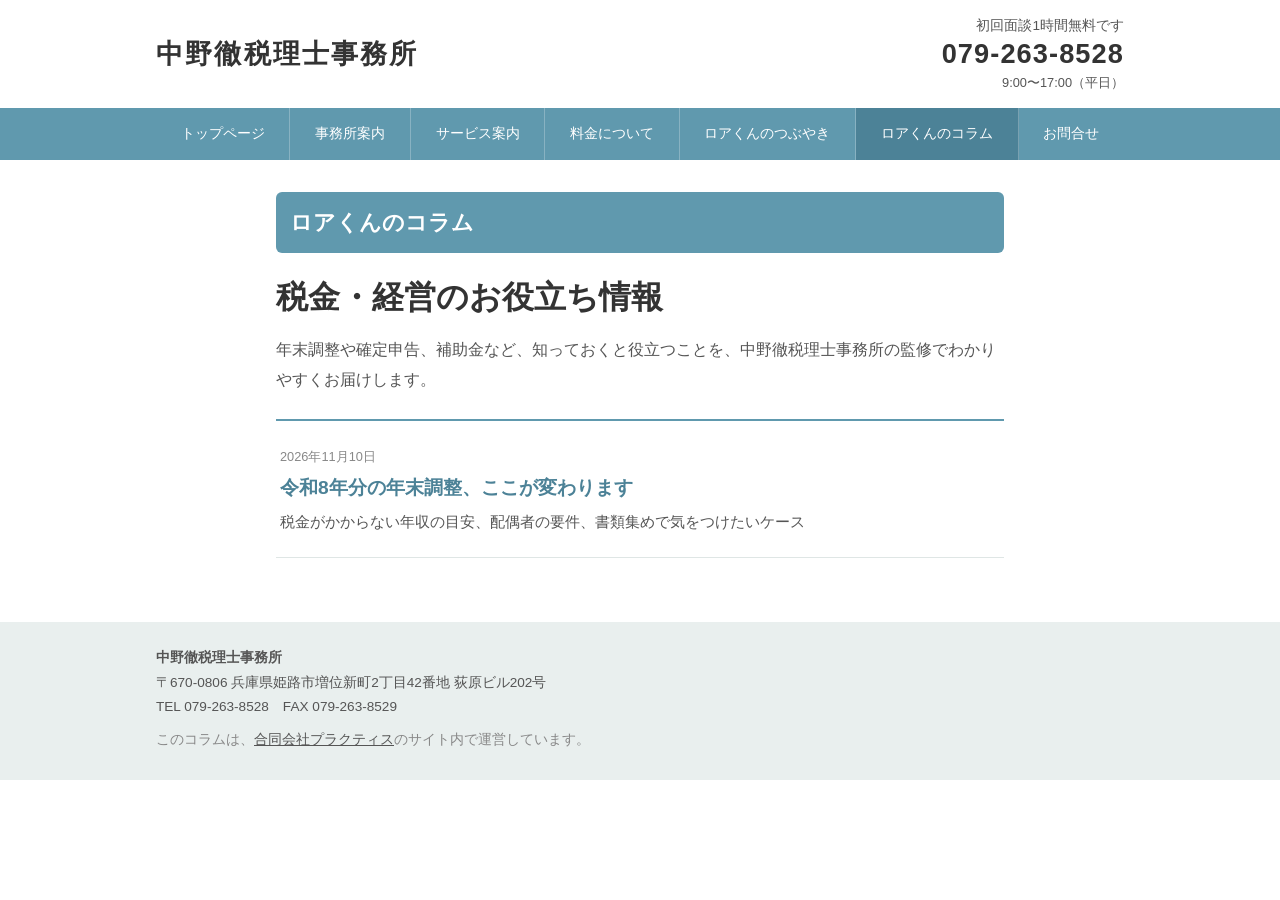
==== column/index.html @ 399b9c1a "ロアくんのコラムを追加（中野徹税理士事務所の監修） - column/：一覧ページと1本目「令和8年分の年末調整、ここが変わります」 - 見た目は事務所HP（nakano-taxo.tkcnf.com" ====
<!doctype html>
<html lang="ja">
<head>
<meta charset="utf-8">
<meta name="viewport" content="width=device-width, initial-scale=1">
<title>ロアくんのコラム｜税金・経営のお役立ち情報｜中野徹税理士事務所</title>
<meta name="description" content="兵庫県姫路市の中野徹税理士事務所の看板犬ロアくんが、年末調整・確定申告・補助金など、税金と経営のお役立ち情報をわかりやすくお届けします。">
<link rel="canonical" href="https://421practice.co.jp/column/">
<meta property="og:type" content="website">
<meta property="og:locale" content="ja_JP">
<meta property="og:site_name" content="ロアくんのコラム｜中野徹税理士事務所">
<meta property="og:title" content="ロアくんのコラム｜中野徹税理士事務所">
<meta property="og:url" content="https://421practice.co.jp/column/">
<meta name="theme-color" content="#6099ae">
<link rel="icon" href="data:image/svg+xml,%3Csvg xmlns='http://www.w3.org/2000/svg' viewBox='0 0 32 32'%3E%3Crect width='32' height='32' rx='6' fill='%231d2a3f'/%3E%3Cpath d='M9 12h14M9 20h14' stroke='%23c8392e' stroke-width='2.5'/%3E%3C/svg%3E">
<link rel="stylesheet" href="column.css">
</head>
<body>
<header class="site">
  <div class="wrap head">
    <a class="office-name" href="https://nakano-taxo.tkcnf.com/">中野徹税理士事務所</a>
    <p class="tel">初回面談1時間無料です<a href="tel:0792638528">079-263-8528</a><small>9:00〜17:00（平日）</small></p>
  </div>
  <nav class="gnav"><div class="wrap">
    <a href="https://nakano-taxo.tkcnf.com/">トップページ</a>
    <a href="https://nakano-taxo.tkcnf.com/office">事務所案内</a>
    <a href="https://nakano-taxo.tkcnf.com/service">サービス案内</a>
    <a href="https://nakano-taxo.tkcnf.com/fee">料金について</a>
    <a href="https://nakano-taxo.tkcnf.com/tweetloa">ロアくんのつぶやき</a>
    <a href="./" aria-current="page">ロアくんのコラム</a>
    <a href="https://nakano-taxo.tkcnf.com/form/nakano-taxo/contact">お問合せ</a>
  </div></nav>
</header>

<main class="narrow">
  <div class="page-head">
    <p class="kicker">ロアくんのコラム</p>
    <h1>税金・経営のお役立ち情報</h1>
    <p class="lead">年末調整や確定申告、補助金など、知っておくと役立つことを、中野徹税理士事務所の監修でわかりやすくお届けします。</p>
  </div>

  <!-- 新しい記事はここに追加（上が最新） -->
  <ul class="entries">
    <li><a href="2026-11-nenmatsu-chosei.html">
      <time datetime="2026-11-10">2026年11月10日</time>
      <h2>令和8年分の年末調整、ここが変わります</h2>
      <p>税金がかからない年収の目安、配偶者の要件、書類集めで気をつけたいケース</p>
    </a></li>
  </ul>
</main>

<footer>
  <div class="wrap">
    <p><b>中野徹税理士事務所</b><br>〒670-0806 兵庫県姫路市増位新町2丁目42番地 荻原ビル202号<br>TEL 079-263-8528　FAX 079-263-8529</p>
    <p class="small">このコラムは、<a href="../">合同会社プラクティス</a>のサイト内で運営しています。</p>
  </div>
</footer>
</body>
</html>
---- column/column.css ----
/* 事務所HP（https://nakano-taxo.tkcnf.com/）の見た目にそろえる：白地・メイリオ・青緑の帯 */
:root {
  --ink: #333333;
  --ink-2: #555555;
  --ink-3: #888888;
  --line: #dfe6e5;
  --aqua: #6099ae;
  --aqua-dark: #4c8297;
  --aqua-soft: #eef5f7;
  --foot: #e9efee;
  --accent: #c8392e;
}
* { box-sizing: border-box; }
html { -webkit-text-size-adjust: 100%; }
body {
  margin: 0;
  background: #ffffff;
  color: var(--ink);
  font-family: "メイリオ", Meiryo, "ヒラギノ角ゴ Pro W3", "Hiragino Kaku Gothic Pro", sans-serif;
  font-size: 16px;
  line-height: 1.9;
}
a { color: var(--aqua-dark); }
a:focus-visible { outline: 2px solid var(--aqua); outline-offset: 3px; }
h1, h2, h3 { font-weight: 700; word-break: auto-phrase; }
.wrap { max-width: 1000px; margin: 0 auto; padding: 0 16px; }
.narrow { max-width: 760px; margin: 0 auto; padding: 0 16px; }

/* Header：事務所名と電話 */
.head { display: flex; align-items: center; justify-content: space-between; gap: 16px; padding-top: 16px; padding-bottom: 16px; }
.office-name { color: var(--ink); text-decoration: none; font-size: 1.7rem; font-weight: 700; letter-spacing: 0.08em; }
.tel { margin: 0; text-align: right; font-size: 0.85rem; line-height: 1.4; color: var(--ink-2); }
.tel a { display: block; color: var(--ink); text-decoration: none; font-size: 1.7rem; font-weight: 700; letter-spacing: 0.04em; white-space: nowrap; }
.tel small { font-size: 0.8rem; }
@media (max-width: 640px) {
  .head { flex-direction: column; align-items: flex-start; gap: 6px; }
  .office-name { font-size: 1.4rem; }
  .tel { text-align: left; }
  .tel a { font-size: 1.4rem; }
}

/* メニュー：事務所HPと同じ並び */
.gnav { background: var(--aqua); }
.gnav .wrap { display: flex; flex-wrap: wrap; }
.gnav a { flex: 1 1 auto; padding: 12px 10px; color: #fff; text-decoration: none; font-size: 0.9rem; text-align: center; border-right: 1px solid rgba(255,255,255,0.25); }
.gnav a:last-child { border-right: 0; }
.gnav a:hover, .gnav a[aria-current="page"] { background: var(--aqua-dark); }
@media (max-width: 640px) {
  .gnav .wrap { padding: 0; display: grid; grid-template-columns: 1fr 1fr; }
  .gnav a { font-size: 0.85rem; padding: 10px 6px; border-bottom: 1px solid rgba(255,255,255,0.25); }
}

/* Page head：青緑の帯 */
.page-head { padding: 32px 0 24px; }
.kicker { margin: 0 0 20px; padding: 10px 14px; background: var(--aqua); color: #fff; font-size: 1.35rem; font-weight: 700; border-radius: 6px; }
.page-head h1 { margin: 0; font-size: clamp(1.5rem, 3.6vw, 2rem); line-height: 1.5; }
.page-head .lead { margin: 14px 0 0; color: var(--ink-2); }

/* List */
.entries { list-style: none; margin: 0 0 64px; padding: 0; border-top: 2px solid var(--aqua); }
.entries li { border-bottom: 1px solid var(--line); }
.entries a { display: block; padding: 20px 4px; text-decoration: none; color: var(--ink); }
.entries time { font-size: 0.8rem; color: var(--ink-3); }
.entries h2 { margin: 2px 0 6px; font-size: 1.2rem; line-height: 1.5; color: var(--aqua-dark); }
.entries a:hover h2 { text-decoration: underline; text-underline-offset: 5px; }
.entries p { margin: 0; color: var(--ink-2); font-size: 0.95rem; }

/* Article */
.meta { margin: 12px 0 0; font-size: 0.85rem; color: var(--ink-3); }
article { padding-bottom: 56px; border-top: 2px solid var(--aqua); }
article h2 { margin: 44px 0 12px; padding: 4px 0 6px 12px; font-size: 1.3rem; line-height: 1.5; border-left: 5px solid var(--aqua); border-bottom: 1px solid var(--line); }
article p { margin: 0 0 1em; }
article ul { margin: 0 0 1em; padding-left: 1.3em; }
article li { margin-bottom: 0.4em; }
.roa { display: flex; align-items: flex-end; gap: 14px; margin: 28px 0 0; }
.roa img { flex: none; width: 96px; height: auto; }
.roa p { position: relative; margin: 0 0 12px; background: var(--aqua-soft); border: 1px solid var(--aqua); border-radius: 18px; padding: 12px 16px; font-size: 0.95rem; line-height: 1.8; }
.roa p::before { content: ""; position: absolute; left: -6px; bottom: 18px; width: 10px; height: 10px; background: var(--aqua-soft); border-left: 1px solid var(--aqua); border-bottom: 1px solid var(--aqua); transform: rotate(45deg); }
.roa b { display: block; font-size: 0.8rem; color: var(--aqua-dark); }
.for-whom { background: #fafafa; border: 1px solid var(--line); border-left: 4px solid var(--aqua); padding: 14px 18px; margin: 20px 0 0; }
.for-whom p { margin: 0; }
.figure { font-variant-numeric: tabular-nums; font-weight: 700; font-size: 1.15rem; }
.figure em { font-style: normal; color: var(--accent); }
.small { font-size: 0.85rem; color: var(--ink-3); }

/* 相談の案内 */
.office { background: var(--aqua-soft); border: 1px solid var(--aqua); border-radius: 6px; padding: 20px 22px; margin: 44px 0 0; }
.office h2 { margin: 0 0 8px; padding: 0; font-size: 1.1rem; border: 0; }
.office p { margin: 0 0 0.6em; color: var(--ink-2); }
.office p:last-child { margin: 0; }
.back { display: inline-block; margin-top: 28px; font-weight: 700; }

footer { background: var(--foot); padding: 24px 0 20px; font-size: 0.85rem; color: var(--ink-2); }
footer p { margin: 0 0 8px; line-height: 1.8; }
footer a { color: var(--ink-2); }
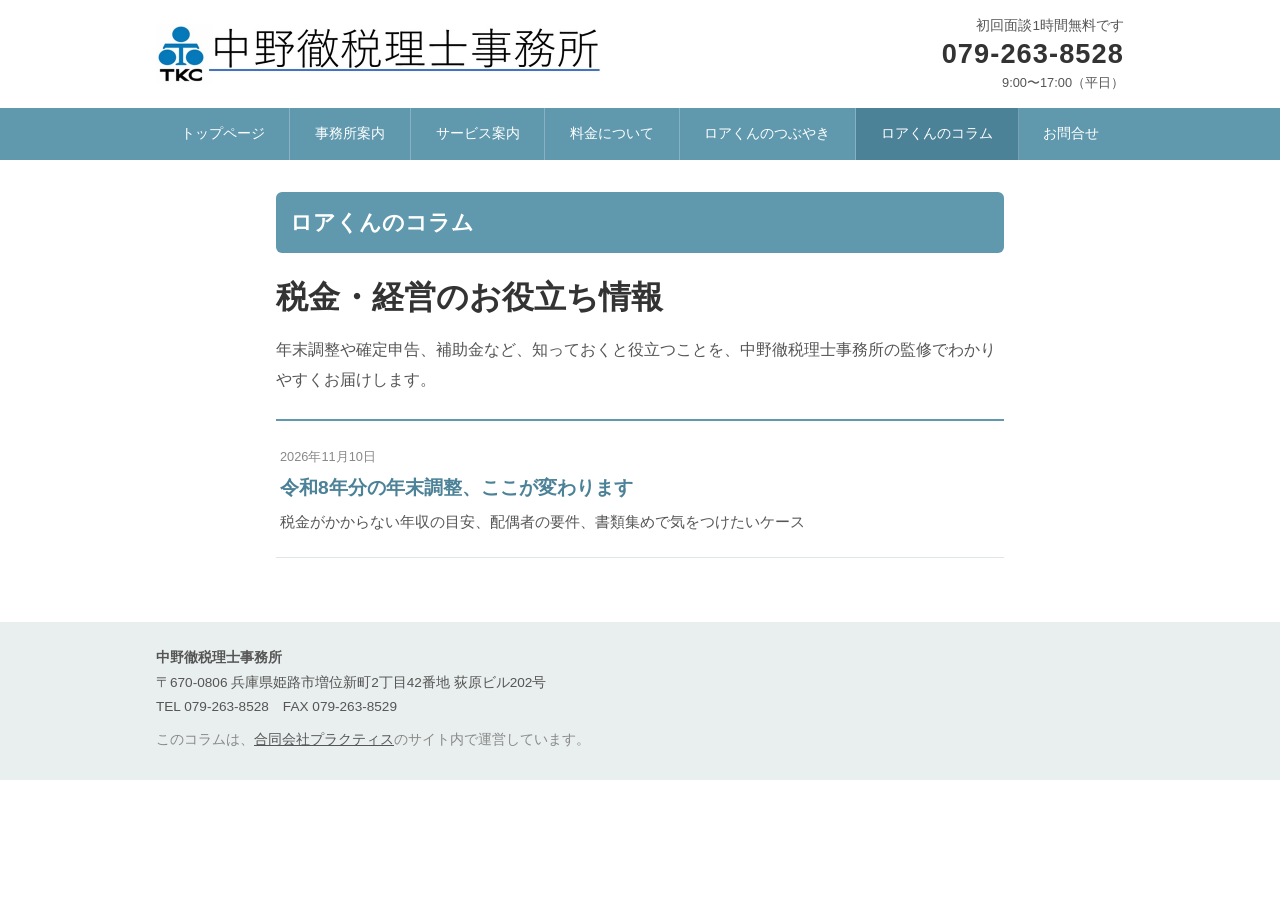
==== commit 87dfdce2: "コラムの上部の事務所名を、事務所HPと同じロゴ画像に差し替え Co-Authored-By: Claude Opus 5.5 <noreply@anthropic.com>" ====
--- a/column/index.html
+++ b/column/index.html
@@ -18,7 +18,7 @@
 <body>
 <header class="site">
   <div class="wrap head">
-    <a class="office-name" href="https://nakano-taxo.tkcnf.com/">中野徹税理士事務所</a>
+    <a class="office-name" href="https://nakano-taxo.tkcnf.com/"><img src="office-name.png" alt="中野徹税理士事務所" width="446" height="60"></a>
     <p class="tel">初回面談1時間無料です<a href="tel:0792638528">079-263-8528</a><small>9:00〜17:00（平日）</small></p>
   </div>
   <nav class="gnav"><div class="wrap">
--- a/column/column.css
+++ b/column/column.css
@@ -28,13 +28,14 @@
 
 /* Header：事務所名と電話 */
 .head { display: flex; align-items: center; justify-content: space-between; gap: 16px; padding-top: 16px; padding-bottom: 16px; }
-.office-name { color: var(--ink); text-decoration: none; font-size: 1.7rem; font-weight: 700; letter-spacing: 0.08em; }
+.office-name { display: block; line-height: 0; }
+.office-name img { height: 60px; width: auto; max-width: 100%; }
 .tel { margin: 0; text-align: right; font-size: 0.85rem; line-height: 1.4; color: var(--ink-2); }
 .tel a { display: block; color: var(--ink); text-decoration: none; font-size: 1.7rem; font-weight: 700; letter-spacing: 0.04em; white-space: nowrap; }
 .tel small { font-size: 0.8rem; }
 @media (max-width: 640px) {
   .head { flex-direction: column; align-items: flex-start; gap: 6px; }
-  .office-name { font-size: 1.4rem; }
+  .office-name img { height: auto; width: 100%; max-width: 340px; }
   .tel { text-align: left; }
   .tel a { font-size: 1.4rem; }
 }
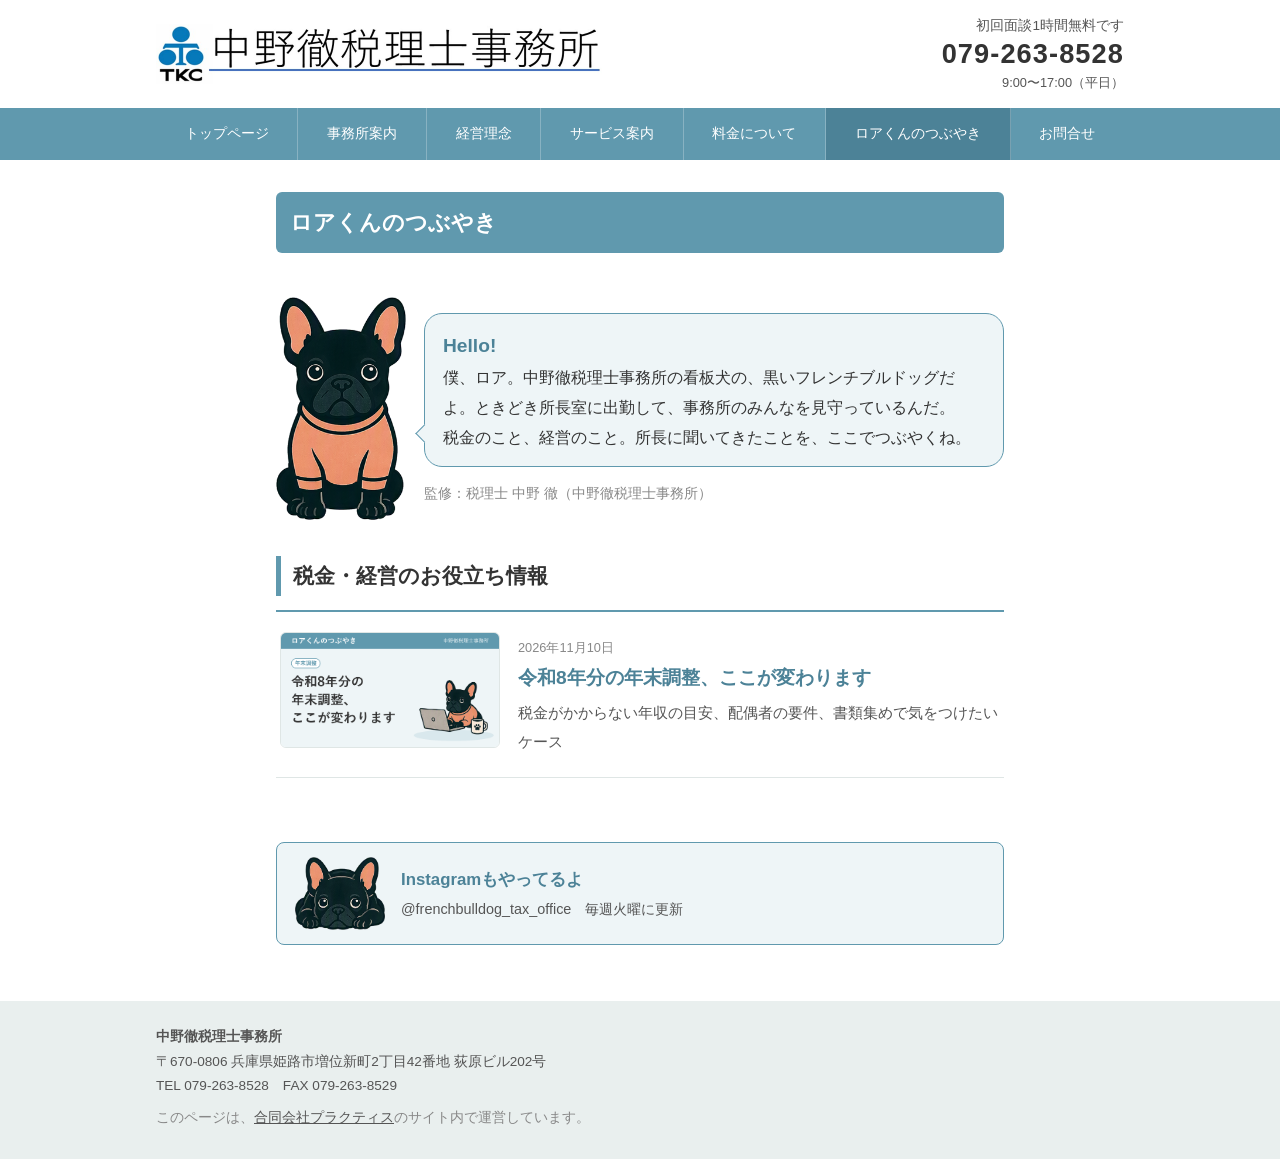
==== commit 049a16c9: "コラムを「ロアくんのつぶやき」に改名し、ロアくんの自己紹介と記事画像を追加 - 一覧の上にロアくんの自己紹介、下にInstagramの案内 - 記事ごとの画像（一覧・記事の頭・og:image） - " ====
--- a/column/index.html
+++ b/column/index.html
@@ -3,14 +3,16 @@
 <head>
 <meta charset="utf-8">
 <meta name="viewport" content="width=device-width, initial-scale=1">
-<title>ロアくんのコラム｜税金・経営のお役立ち情報｜中野徹税理士事務所</title>
+<title>ロアくんのつぶやき｜税金・経営のお役立ち情報｜中野徹税理士事務所</title>
 <meta name="description" content="兵庫県姫路市の中野徹税理士事務所の看板犬ロアくんが、年末調整・確定申告・補助金など、税金と経営のお役立ち情報をわかりやすくお届けします。">
 <link rel="canonical" href="https://421practice.co.jp/column/">
 <meta property="og:type" content="website">
 <meta property="og:locale" content="ja_JP">
-<meta property="og:site_name" content="ロアくんのコラム｜中野徹税理士事務所">
-<meta property="og:title" content="ロアくんのコラム｜中野徹税理士事務所">
+<meta property="og:site_name" content="ロアくんのつぶやき｜中野徹税理士事務所">
+<meta property="og:title" content="ロアくんのつぶやき｜中野徹税理士事務所">
 <meta property="og:url" content="https://421practice.co.jp/column/">
+<meta property="og:image" content="https://421practice.co.jp/column/img/2026-11-nenmatsu-chosei.png">
+<meta name="twitter:card" content="summary_large_image">
 <meta name="theme-color" content="#6099ae">
 <link rel="icon" href="data:image/svg+xml,%3Csvg xmlns='http://www.w3.org/2000/svg' viewBox='0 0 32 32'%3E%3Crect width='32' height='32' rx='6' fill='%231d2a3f'/%3E%3Cpath d='M9 12h14M9 20h14' stroke='%23c8392e' stroke-width='2.5'/%3E%3C/svg%3E">
 <link rel="stylesheet" href="column.css">
@@ -24,35 +26,51 @@
   <nav class="gnav"><div class="wrap">
     <a href="https://nakano-taxo.tkcnf.com/">トップページ</a>
     <a href="https://nakano-taxo.tkcnf.com/office">事務所案内</a>
+    <a href="https://nakano-taxo.tkcnf.com/philosophy">経営理念</a>
     <a href="https://nakano-taxo.tkcnf.com/service">サービス案内</a>
     <a href="https://nakano-taxo.tkcnf.com/fee">料金について</a>
-    <a href="https://nakano-taxo.tkcnf.com/tweetloa">ロアくんのつぶやき</a>
-    <a href="./" aria-current="page">ロアくんのコラム</a>
+    <a href="./" aria-current="page">ロアくんのつぶやき</a>
     <a href="https://nakano-taxo.tkcnf.com/form/nakano-taxo/contact">お問合せ</a>
   </div></nav>
 </header>
 
 <main class="narrow">
   <div class="page-head">
-    <p class="kicker">ロアくんのコラム</p>
-    <h1>税金・経営のお役立ち情報</h1>
-    <p class="lead">年末調整や確定申告、補助金など、知っておくと役立つことを、中野徹税理士事務所の監修でわかりやすくお届けします。</p>
+    <p class="kicker">ロアくんのつぶやき</p>
   </div>
 
-  <!-- 新しい記事はここに追加（上が最新） -->
+  <section class="hello">
+    <img src="img/roa_sit.png" alt="看板犬のロアくん" width="222" height="382">
+    <div class="hello-text">
+      <p class="hello-bubble"><b>Hello!</b>僕、ロア。中野徹税理士事務所の看板犬の、黒いフレンチブルドッグだよ。ときどき所長室に出勤して、事務所のみんなを見守っているんだ。<br>税金のこと、経営のこと。所長に聞いてきたことを、ここでつぶやくね。</p>
+      <p class="small">監修：税理士 中野 徹（中野徹税理士事務所）</p>
+    </div>
+  </section>
+
+  <h1 class="list-title">税金・経営のお役立ち情報</h1>
+
+  <!-- 新しい記事はここに追加（上が最新）。画像は HP・Instagram運用/コラム画像/eyecatch.py で作る -->
   <ul class="entries">
     <li><a href="2026-11-nenmatsu-chosei.html">
-      <time datetime="2026-11-10">2026年11月10日</time>
-      <h2>令和8年分の年末調整、ここが変わります</h2>
-      <p>税金がかからない年収の目安、配偶者の要件、書類集めで気をつけたいケース</p>
+      <img src="img/2026-11-nenmatsu-chosei.png" alt="" width="1200" height="630" loading="lazy">
+      <div>
+        <time datetime="2026-11-10">2026年11月10日</time>
+        <h2>令和8年分の年末調整、ここが変わります</h2>
+        <p>税金がかからない年収の目安、配偶者の要件、書類集めで気をつけたいケース</p>
+      </div>
     </a></li>
   </ul>
+
+  <a class="insta" href="https://www.instagram.com/frenchbulldog_tax_office/">
+    <img src="img/roa_peek.png" alt="" width="271" height="221">
+    <span><b>Instagramもやってるよ</b>@frenchbulldog_tax_office　毎週火曜に更新</span>
+  </a>
 </main>
 
 <footer>
   <div class="wrap">
     <p><b>中野徹税理士事務所</b><br>〒670-0806 兵庫県姫路市増位新町2丁目42番地 荻原ビル202号<br>TEL 079-263-8528　FAX 079-263-8529</p>
-    <p class="small">このコラムは、<a href="../">合同会社プラクティス</a>のサイト内で運営しています。</p>
+    <p class="small">このページは、<a href="../">合同会社プラクティス</a>のサイト内で運営しています。</p>
   </div>
 </footer>
 </body>
--- a/column/column.css
+++ b/column/column.css
@@ -94,3 +94,27 @@
 footer { background: var(--foot); padding: 24px 0 20px; font-size: 0.85rem; color: var(--ink-2); }
 footer p { margin: 0 0 8px; line-height: 1.8; }
 footer a { color: var(--ink-2); }
+
+/* ロアくんの自己紹介（一覧の上） */
+.hello { display: flex; align-items: flex-end; gap: 18px; margin: 0 0 36px; }
+.hello > img { flex: none; width: 130px; height: auto; }
+.hello-text { flex: 1; }
+.hello-bubble { position: relative; margin: 0 0 8px; background: var(--aqua-soft); border: 1px solid var(--aqua); border-radius: 18px; padding: 14px 18px; line-height: 1.85; }
+.hello-bubble::before { content: ""; position: absolute; left: -7px; bottom: 26px; width: 12px; height: 12px; background: var(--aqua-soft); border-left: 1px solid var(--aqua); border-bottom: 1px solid var(--aqua); transform: rotate(45deg); }
+.hello-bubble b { display: block; color: var(--aqua-dark); font-size: 1.2rem; }
+@media (max-width: 520px) { .hello > img { width: 90px; } .hello-bubble { font-size: 0.92rem; } }
+.list-title { margin: 0 0 14px; font-size: 1.3rem; padding-left: 12px; border-left: 5px solid var(--aqua); }
+
+/* 一覧の記事：画像つき */
+.entries a { display: flex; gap: 18px; align-items: flex-start; }
+.entries img { flex: none; width: 220px; height: auto; border-radius: 6px; border: 1px solid var(--line); }
+@media (max-width: 560px) { .entries a { flex-direction: column; gap: 10px; } .entries img { width: 100%; } }
+
+/* 記事の頭の画像 */
+.eyecatch { display: block; width: 100%; height: auto; border-radius: 6px; border: 1px solid var(--line); margin: 0 0 24px; }
+
+/* Instagramへの案内 */
+.insta { display: flex; align-items: center; gap: 16px; margin: 0 0 56px; padding: 14px 18px; border: 1px solid var(--aqua); border-radius: 8px; background: var(--aqua-soft); text-decoration: none; color: var(--ink); }
+.insta img { flex: none; width: 90px; height: auto; }
+.insta span { font-size: 0.9rem; color: var(--ink-2); }
+.insta b { display: block; font-size: 1.05rem; color: var(--aqua-dark); }
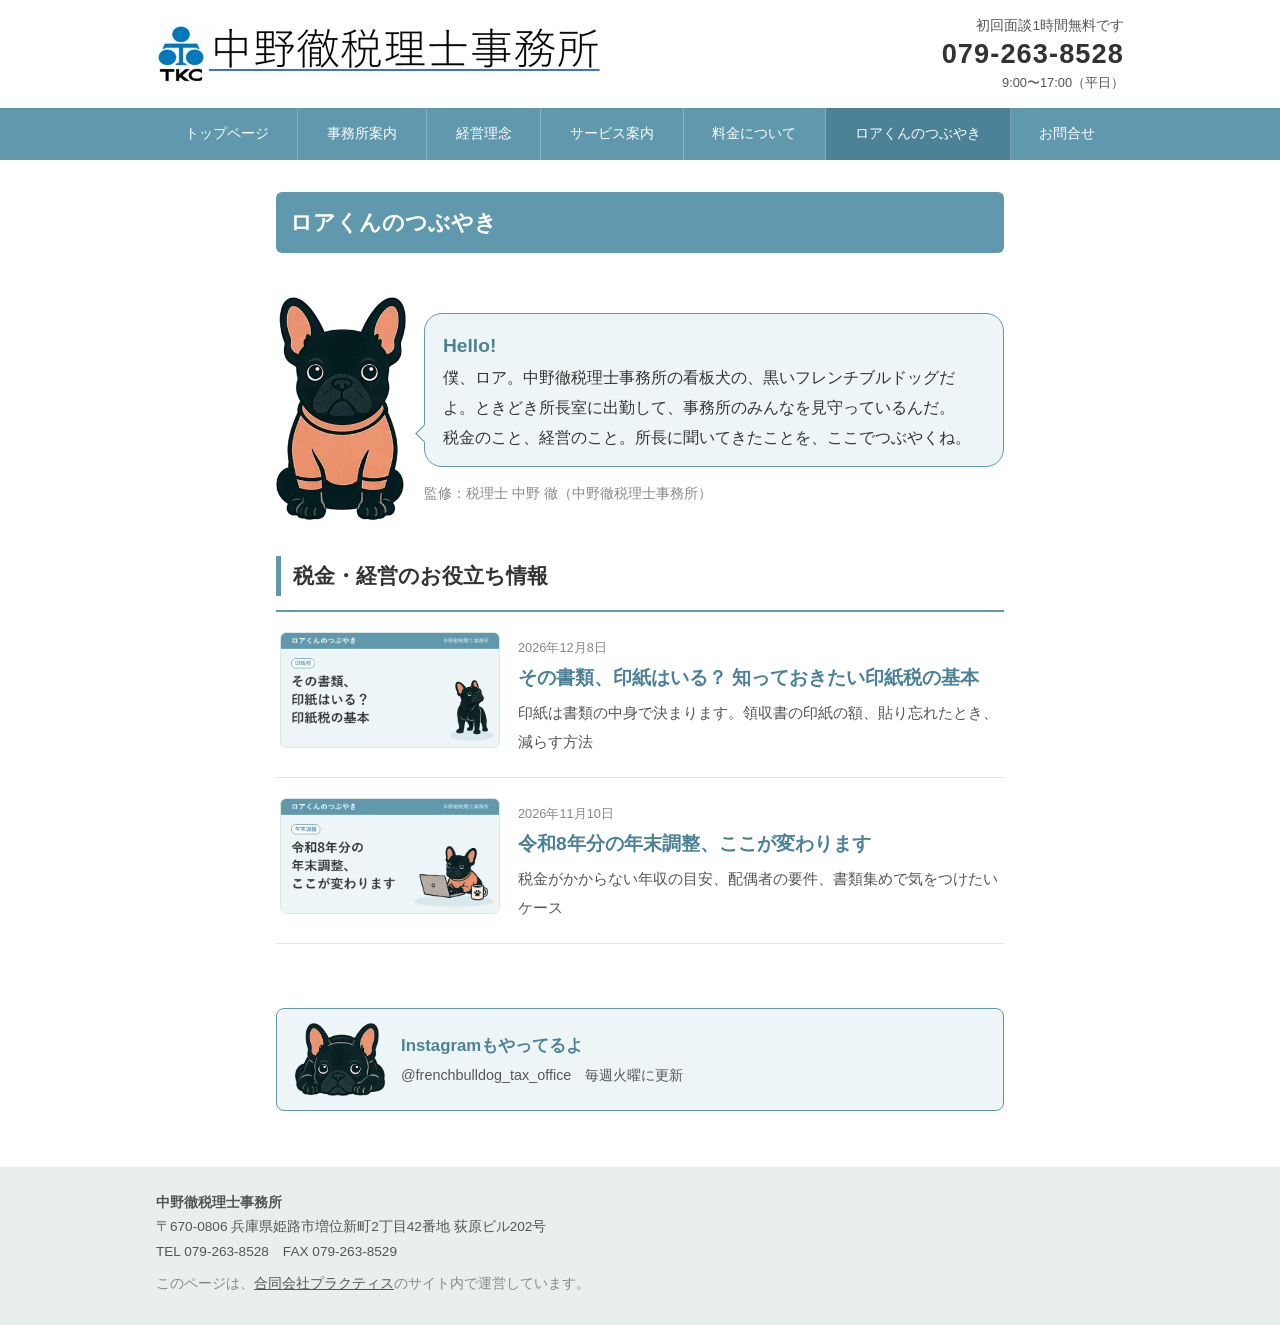
==== commit 21f094c8: "コラム「その書類、印紙はいる？ 知っておきたい印紙税の基本」を公開（所長OK 2026-11-10 19:28）" ====
--- a/column/index.html
+++ b/column/index.html
@@ -51,6 +51,14 @@
 
   <!-- 新しい記事はここに追加（上が最新）。画像は HP・Instagram運用/コラム画像/eyecatch.py で作る -->
   <ul class="entries">
+    <li><a href="2026-12-inshizei.html">
+      <img src="img/2026-12-inshizei.png" alt="" width="1200" height="630" loading="lazy">
+      <div>
+        <time datetime="2026-12-08">2026年12月8日</time>
+        <h2>その書類、印紙はいる？ 知っておきたい印紙税の基本</h2>
+        <p>印紙は書類の中身で決まります。領収書の印紙の額、貼り忘れたとき、減らす方法</p>
+      </div>
+    </a></li>
     <li><a href="2026-11-nenmatsu-chosei.html">
       <img src="img/2026-11-nenmatsu-chosei.png" alt="" width="1200" height="630" loading="lazy">
       <div>
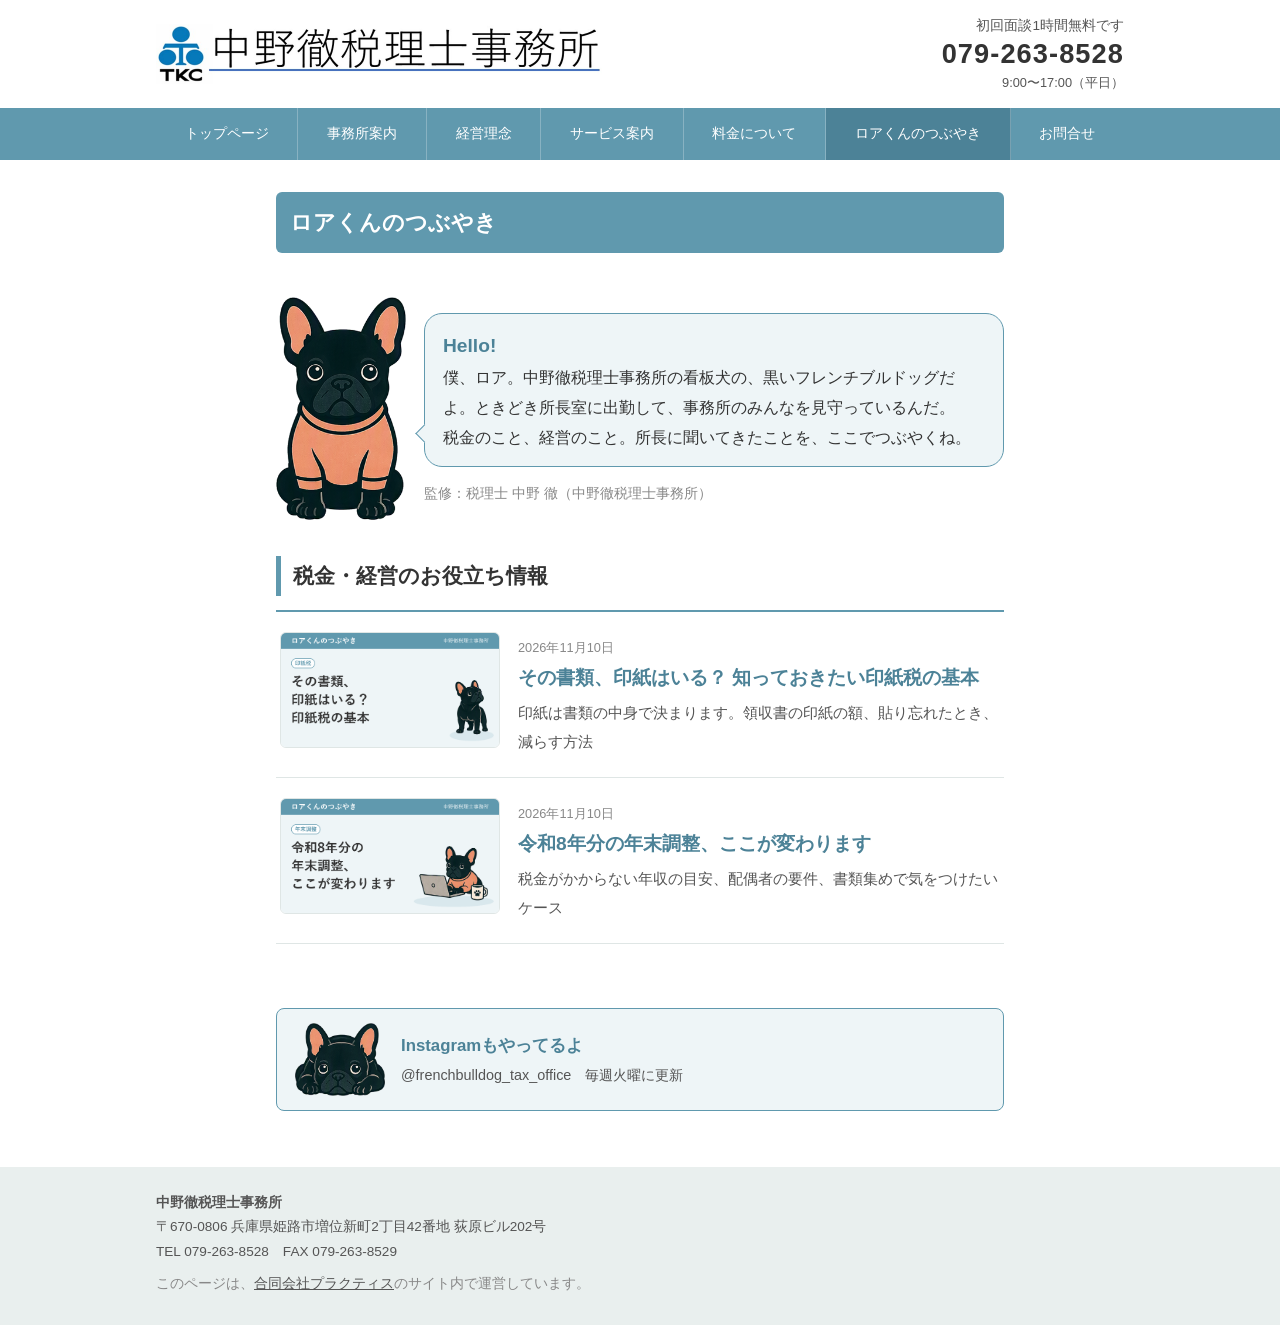
==== commit e666f87e: "コラム「印紙税の基本」の日付を公開日（2026-11-10）に直す（予定日の12/8のままだった）" ====
--- a/column/index.html
+++ b/column/index.html
@@ -54,7 +54,7 @@
     <li><a href="2026-12-inshizei.html">
       <img src="img/2026-12-inshizei.png" alt="" width="1200" height="630" loading="lazy">
       <div>
-        <time datetime="2026-12-08">2026年12月8日</time>
+        <time datetime="2026-11-10">2026年11月10日</time>
         <h2>その書類、印紙はいる？ 知っておきたい印紙税の基本</h2>
         <p>印紙は書類の中身で決まります。領収書の印紙の額、貼り忘れたとき、減らす方法</p>
       </div>
